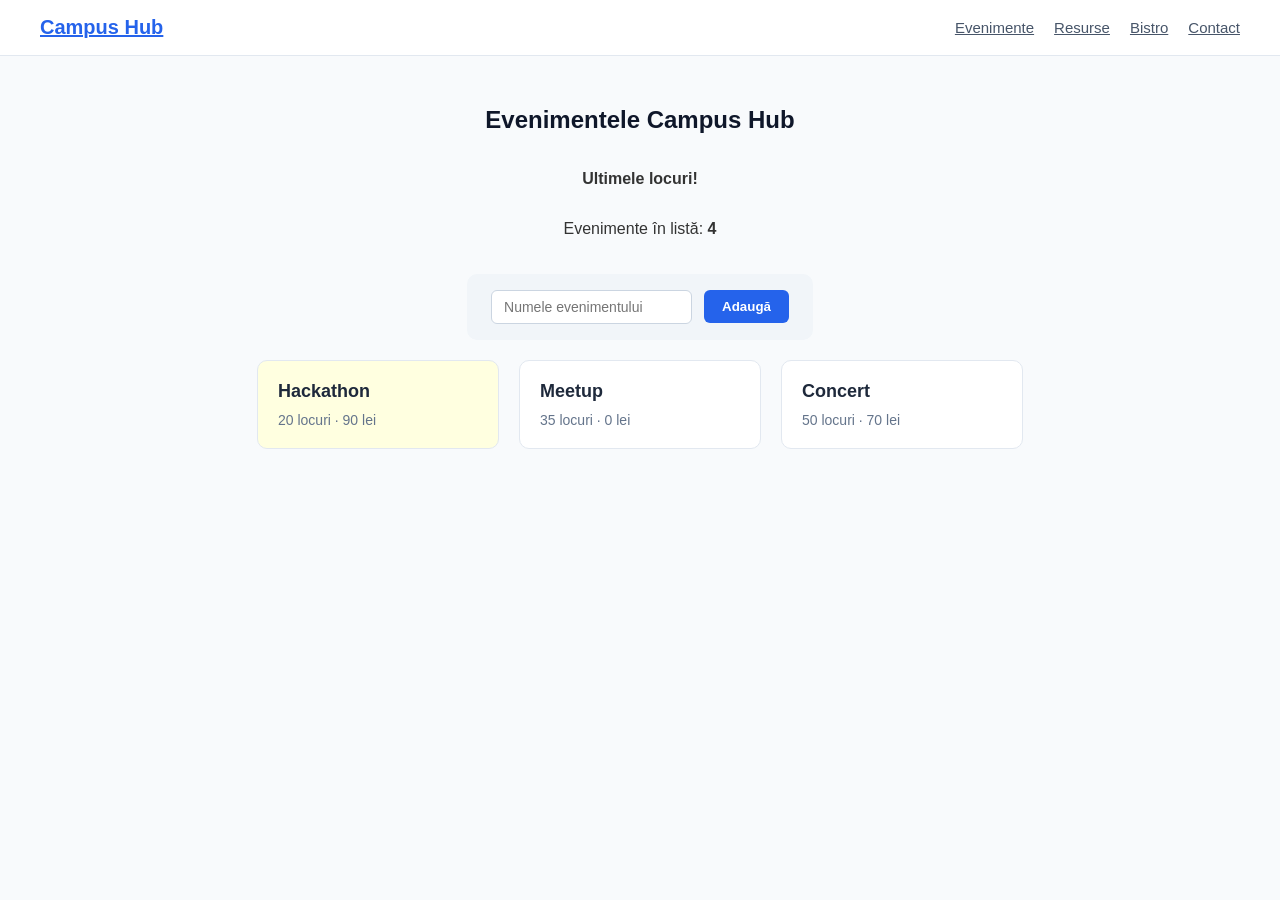
==== evenimente/evenimente.html @ 200b0aa6 "Sesiunea 17: dom-manipulare" ====
<!doctype html>
<html lang="ro">
  <head>
    <meta charset="UTF-8" />
    <meta name="viewport" content="width=device-width, initial-scale=1.0" />
    <title>Campus Hub · Evenimente</title>

    <link rel="stylesheet" href="../style.css" />
    <link rel="stylesheet" href="evenimente.css" />
    <script defer src="../js/sesiunea-17.js"></script>
  </head>

  <body>
    <header class="header">
      <a class="logo" href="../index.html">Campus Hub</a>

      <nav class="nav-list">
        <a href="evenimente.html">Evenimente</a>
        <a href="../index.html">Resurse</a>
        <a href="../bistro/bistro.html">Bistro</a>
        <a href="#">Contact</a>
      </nav>
    </header>

    <section class="evenimente">
      <h2 id="titlu">Evenimente</h2>

      <p id="descriere">Ce se întâmplă în Campus Hub luna aceasta.</p>

      <p>Evenimente în listă: <strong id="contor">3</strong></p>

      <!-- Sesiunea 18: câmpul și butonul de adăugare. Acum doar stau aici; în sesiunea 18 le legăm cu click. -->
      <div class="signup-form">
        <input
          class="form-input"
          id="input-eveniment"
          type="text"
          placeholder="Numele evenimentului"
        />
        <button class="btn-submit" id="buton-adauga" type="button">
          Adaugă
        </button>
      </div>

      <!-- Sesiunea 18: fiecare card primește la bază două butoane. Stilurile lor sunt deja în evenimente.css.
           <div class="card-actions">
             <button class="btn-edit" type="button">Editează</button>
             <button class="btn-delete" type="button">Șterge</button>
           </div>
      -->

      <div class="card-container" id="lista-evenimente">
        <div class="card">
          <h3>Hackathon</h3>
          <p>20 locuri · 90 lei</p>
        </div>

        <div class="card">
          <h3>Workshop CSS</h3>
          <p>0 locuri · 40 lei</p>
        </div>

        <div class="card">
          <h3>Meetup</h3>
          <p>35 locuri · 0 lei</p>
        </div>
      </div>
    </section>
  </body>
</html>
---- style.css ----
/* Stiluri Generale */
body {
  font-family: "Segoe UI", Tahoma, Geneva, Verdana, sans-serif;
  color: #333333;
  background-color: #f8fafc;
  margin: 0;
  padding: 0;
}

/* Header & Navigare */
.header {
  display: flex;
  justify-content: space-between;
  align-items: center;
  background-color: #ffffff;
  padding: 16px 40px;
  border-bottom: 1px solid #e2e8f0;

  position: sticky;
  top: 0;
  z-index: 10;
}

.logo {
  font-size: 20px;
  font-weight: 700;
  color: #2563eb;
}

.nav-list {
  display: flex;
  gap: 20px;
  align-items: center;
}

.nav-list a {
  color: #475569;
  font-size: 15px;
  font-weight: 500;
}

a {
  color: #2563eb;
}

/* Secțiuni și Separatore */
section {
  padding: 30px 40px;
  display: flex;
  flex-direction: column;
  align-items: center;
}

.separator {
  border: 0;
  border-top: 1px solid #e2e8f0;
  margin: 20px 40px;
}

/* Secțiunea Hero / Principală */
.hero-section {
  background-color: #ffffff;
  border-bottom: 1px solid #e2e8f0;
}

.hero-title {
  font-size: 2rem;
  font-weight: 700;
  color: #1e293b;
  margin: 10px 0;
}

/* Diferența dintre pseudo-clasă și pseudo-element:
   - pseudo-clasa (:hover) stilizează elementul existent într-o anumită stare
     (ex. când mouse-ul este deasupra lui);
   - pseudo-elementul (::after) creează o parte nouă, virtuală, a elementului
     (ex. un emoji adăugat după text, care nu există în HTML). */

/* Pseudo-clasă: la hover se schimbă culoarea */
.hero-title:hover {
  color: #2563eb;
}

/* Pseudo-element: emoji după titlu */
.hero-title::after {
  content: " 🎓";
}

.hero-subtitle {
  font-size: 1.125rem;
  text-align: center;
  font-weight: 400;
  color: #64748b;
  margin: 0 0 20px 0;
}

.hero-img {
  width: 250px;
  max-width: 100%;
  border-radius: 12px;
  margin: 15px 0;

  top: 100px;
}

.btn-link {
  display: flex;
  align-items: center;
  justify-content: center;
  background-color: #eff6ff;
  color: #2563eb;
  padding: 10px 20px;
  border-radius: 8px;
  font-weight: 600;
  margin: 15px 0;
}

/* Liste de informații */
.info-list {
  display: flex;
  gap: 25px;
  padding: 0;
  margin: 20px 0;
}

.info-list li {
  display: flex;
  align-items: center;
  gap: 8px;
  color: #475569;
  font-weight: 500;
}

/* Formular înscriere */
.signup-form {
  display: flex;
  align-items: center;
  gap: 12px;
  background-color: #f1f5f9;
  padding: 16px 24px;
  border-radius: 10px;
  margin: 20px 0;
}

.form-label {
  display: flex;
  align-items: center;
  gap: 10px;
  font-weight: 600;
  color: #334155;
}

.form-input {
  padding: 8px 12px;
  border: 1px solid #cbd5e1;
  border-radius: 6px;
  font-size: 14px;
}

.btn-submit {
  display: flex;
  align-items: center;
  gap: 8px;
  background-color: #2563eb;
  color: #ffffff;
  border: none;
  padding: 9px 18px;
  border-radius: 6px;
  font-weight: 600;
}

/* Tabel */
.schedule-table {
  border-collapse: collapse;
  margin: 20px 0;
  width: 100%;
  max-width: 300px;
  background-color: #ffffff;
  border: 1px solid #e2e8f0;
  border-radius: 8px;
}

.schedule-table th {
  background-color: #f8fafc;
  color: #475569;
  font-weight: 600;
  padding: 12px;
  border-bottom: 1px solid #e2e8f0;
}

.schedule-table td {
  padding: 12px;
  color: #334155;
  border-bottom: 1px solid #f1f5f9;
}

/* Carduri Evenimente */
.evenimente h2,
.resources-section h2 {
  font-size: 24px;
  color: #0f172a;
  margin-bottom: 20px;
}

.card-container {
  display: flex;
  gap: 20px;
  justify-content: center;
  position: relative;
}

.card {
  background-color: #ffffff;
  border: 1px solid #e2e8f0;
  border-radius: 10px;
  padding: 20px;
  width: 200px;
  display: flex;
  flex-direction: column;
  gap: 10px;
  position: relative;
}

/* Tema sesiunii 7: transition pe .card (nu pe :hover), ca să meargă și la întoarcere */
.card {
  transition:
    box-shadow 0.3s ease,
    top 0.3s ease;
}

.card:hover {
  position: relative;
  top: -14px;
  box-shadow: 0 10px 24px blue;
}

#card-active {
  background-color: #1ef23a;
  right: 14px;
  z-index: 3;
}

.card-nou {
  color: white;
  padding: 2px 4px;
  border-radius: 5px;
  background-color: #fc397d;

  position: absolute;
  right: -5px;
  z-index: 2;
  /* top: -5; */
}

/* .card */

.card h3 {
  margin: 0;
  font-size: 18px;
  color: #1e293b;
  display: flex;
  align-items: center;
  gap: 8px;
}

.card p {
  margin: 0;
  color: #64748b;
  font-size: 14px;
}

.data {
  color: #2563eb;
  font-weight: 700;
}

/* Secțiunea Resurse */
.resource-description {
  color: #475569;
  max-width: 600px;
  margin-bottom: 15px;
}

code {
  background-color: #e2e8f0;
  padding: 2px 6px;
  border-radius: 4px;
  font-size: 14px;
}

.resources-list {
  display: flex;
  flex-direction: column;
  gap: 10px;
  margin-bottom: 25px;
}

.resources-list li {
  color: #334155;
}

.video-embed {
  width: 100%;
  max-width: 560px;
  height: auto;
  aspect-ratio: 16 / 9;
  border-radius: 12px;
  border: 1px solid #e2e8f0;
}

/* Footer */
.footer {
  display: flex;
  justify-content: space-between;
  align-items: center;
  background-color: #ffffff;
  padding: 20px 40px;
  border-top: 1px solid #e2e8f0;
  color: #64748b;
  font-size: 14px;
}

.footer-links {
  display: flex;
  gap: 16px;
}

.footer-links a {
  color: #64748b;
  font-weight: 500;
}

.chat-wid {
  position: fixed;
  right: 50px;
  bottom: 50px;
}

/* min-width =  */
/* width = doar daca ecranul === width */
/* max-width = de la 0 pana la max */

@media (max-width: 768px) {
  .header {
    padding: 12px 20px;
  }

  .nav-list {
    gap: 12px;
  }

  section {
    padding: 24px 20px;
  }

  .hero-title {
    font-size: 1.5rem;
    text-align: center;
  }

  .info-list {
    flex-direction: column;
    align-items: flex-start;
    gap: 12px;
  }

  .signup-form {
    flex-direction: column;
    align-items: stretch;
  }

  .form-label {
    flex-direction: column;
    align-items: flex-start;
  }

  .form-input,
  .btn-submit {
    box-sizing: border-box;
    width: 100%;
  }

  .btn-submit {
    justify-content: center;
  }

  .card-container {
    flex-direction: column;
    width: 100%;
  }

  .card {
    width: 100%;
    box-sizing: border-box;
  }

  .footer {
    flex-direction: column;
    gap: 12px;
  }

  .chat-wid {
    right: 20px;
    bottom: 20px;
  }
}

/* ==========================================================================
   Tema sesiunii 7: Campus Hub prinde viață
   ========================================================================== */

/* Rânduri alternate în agenda evenimentului */
.schedule-table tbody tr:nth-child(even) {
  background-color: #f8fafc;
}

/* Badge-ul „Nou” pulsează (doar cel din card, nu și butonul de chat) */
@keyframes pulse {
  0% {
    opacity: 1;
  }
  50% {
    opacity: 0.4;
  }
  100% {
    opacity: 1;
  }
}

.card .card-nou {
  animation: pulse 1.5s ease infinite;
}
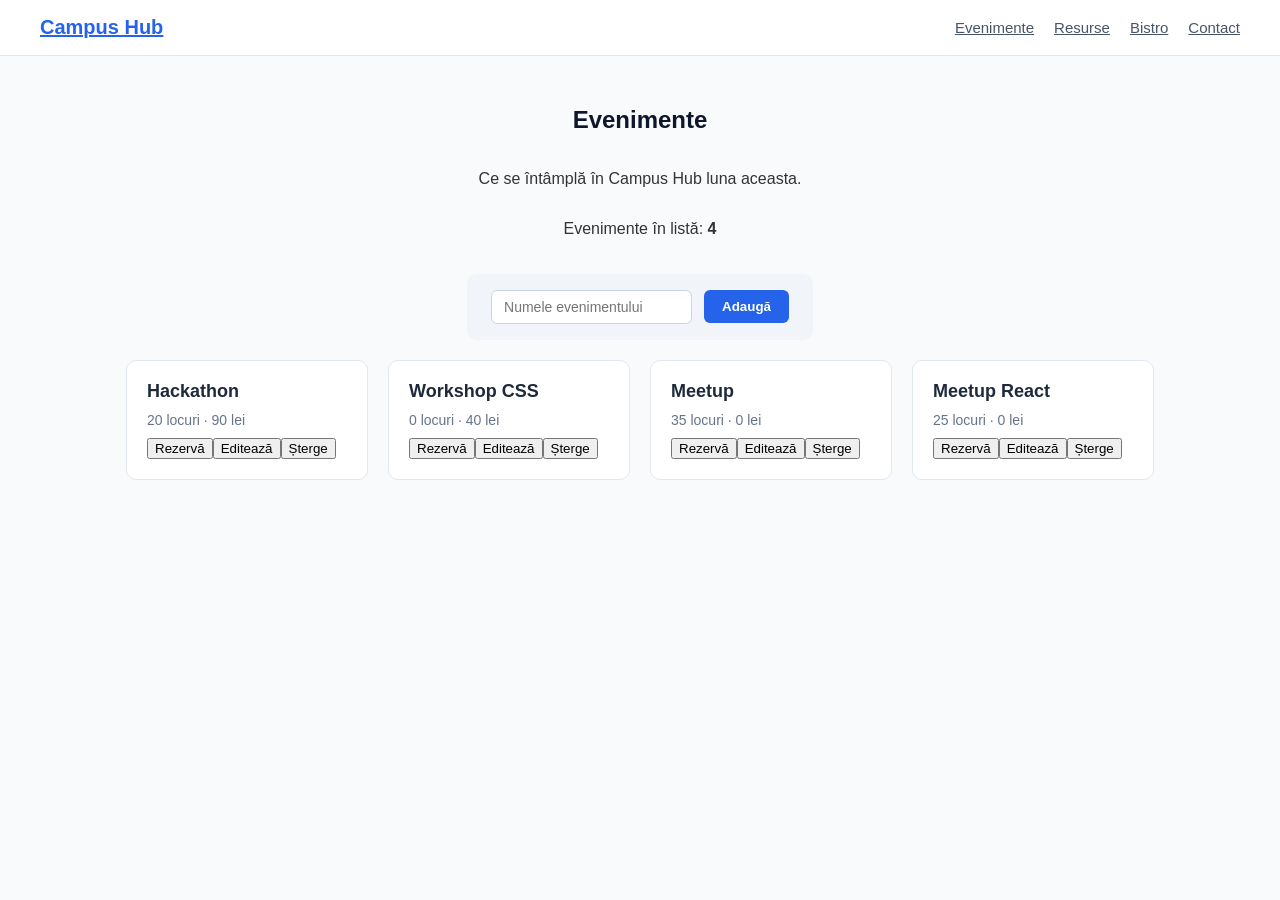
==== commit 75bee0c0: "Sesiunea 18:DOM cu evenimente" ====
--- a/evenimente/evenimente.html
+++ b/evenimente/evenimente.html
@@ -7,7 +7,7 @@
 
     <link rel="stylesheet" href="../style.css" />
     <link rel="stylesheet" href="evenimente.css" />
-    <script defer src="../js/sesiunea-17.js"></script>
+    <script defer src="../js/sesiunea-18.js"></script>
   </head>
 
   <body>
@@ -43,14 +43,14 @@
       </div>
 
       <!-- Sesiunea 18: fiecare card primește la bază două butoane. Stilurile lor sunt deja în evenimente.css.
-           <div class="card-actions">
-             <button class="btn-edit" type="button">Editează</button>
-             <button class="btn-delete" type="button">Șterge</button>
-           </div>
-      -->
+      <div class="card-actions">
+        <button class="btn-edit" type="button">Editează</button>
+        <button class="btn-delete" type="button">Șterge</button>
+      </div>
+    -->
 
       <div class="card-container" id="lista-evenimente">
-        <div class="card">
+        <!-- <div class="card">
           <h3>Hackathon</h3>
           <p>20 locuri · 90 lei</p>
         </div>
@@ -63,7 +63,7 @@
         <div class="card">
           <h3>Meetup</h3>
           <p>35 locuri · 0 lei</p>
-        </div>
+        </div>-->
       </div>
     </section>
   </body>
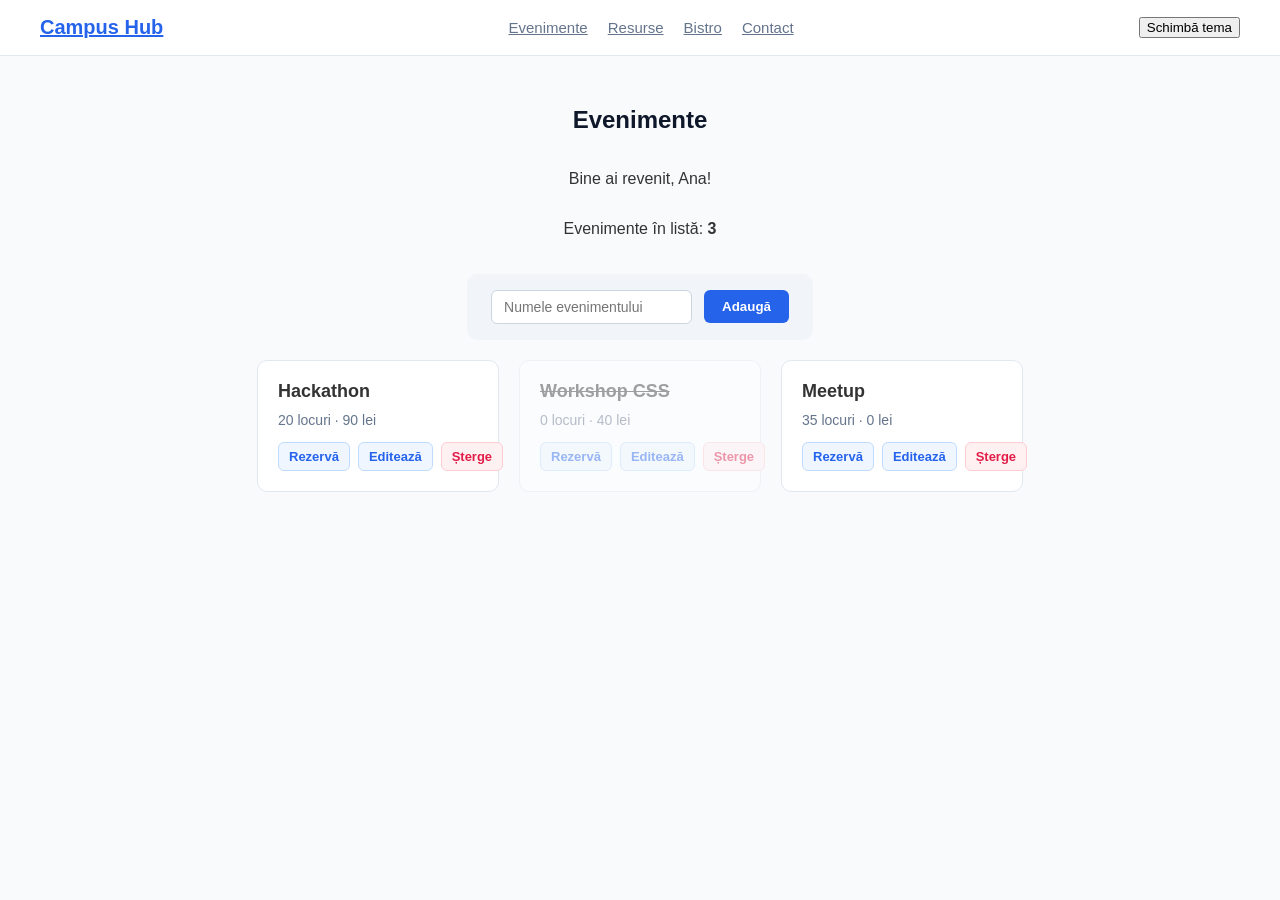
==== commit 19a86312: "Sesiunea 19: stocare-browser" ====
--- a/evenimente/evenimente.html
+++ b/evenimente/evenimente.html
@@ -7,7 +7,7 @@
 
     <link rel="stylesheet" href="../style.css" />
     <link rel="stylesheet" href="evenimente.css" />
-    <script defer src="../js/sesiunea-18.js"></script>
+    <script defer src="../js/sesiunea-19.js"></script>
   </head>
 
   <body>
@@ -20,6 +20,7 @@
         <a href="../bistro/bistro.html">Bistro</a>
         <a href="#">Contact</a>
       </nav>
+      <button id="buton-tema" type="button">Schimbă tema</button>
     </header>
 
     <section class="evenimente">
--- a/evenimente/evenimente.css
+++ b/evenimente/evenimente.css
@@ -0,0 +1,100 @@
+/* Campus Hub · pagina Evenimente
+   Aspectul de bază (antet, carduri, câmp, buton) vine din ../style.css.
+   Aici sunt doar regulile care nu există acolo. */
+
+/* Cardurile adăugate de JavaScript trec pe rândul următor, nu ies din pagină */
+.card-container {
+  flex-wrap: wrap;
+}
+
+/* Clase pe care JavaScript le pune și le scoate cu classList (sesiunea 17) */
+.epuizat {
+  opacity: 0.45;
+}
+
+.epuizat h3 {
+  text-decoration: line-through;
+}
+
+.recomandat {
+  border: 2px solid #fc397d;
+}
+
+/* ==========================================================================
+   Pregătit pentru sesiunea 18: butoanele de pe carduri.
+   Câmpul și butonul „Adaugă” folosesc clasele din style.css:
+   .signup-form, .form-input, .btn-submit.
+   ========================================================================== */
+
+/* Rândul cu butoanele Editează și Șterge, la baza cardului */
+.card-actions {
+  display: flex;
+  gap: 8px;
+  margin-top: 4px;
+}
+
+.btn-edit,
+.btn-delete {
+  flex: 1;
+  padding: 6px 10px;
+  border-radius: 6px;
+  font-size: 13px;
+  font-weight: 600;
+  cursor: pointer;
+}
+
+.btn-edit {
+  background-color: #eff6ff;
+  color: #2563eb;
+  border: 1px solid #bfdbfe;
+}
+
+.btn-delete {
+  background-color: #fff1f2;
+  color: #e11d48;
+  border: 1px solid #fecdd3;
+}
+
+/* Câmpul care apare în card când editezi un eveniment */
+.card-input {
+  padding: 6px 10px;
+  border: 1px solid #cbd5e1;
+  border-radius: 6px;
+  font-size: 14px;
+}
+:root {
+  --fundal: #f8fafc;
+  --text: #333333;
+  --suprafata: #ffffff;
+  --text-secundar: #64748b;
+  --bordura: #e2e8f0;
+}
+
+body.intunecat {
+  --fundal: #111827;
+  --text: #f9fafb;
+  --suprafata: #1f2937;
+  --text-secundar: #cbd5e1;
+  --bordura: #374151;
+}
+
+body {
+  background-color: var(--fundal);
+  color: var(--text);
+}
+
+.header,
+.card {
+  background-color: var(--suprafata);
+  color: var(--text);
+  border-color: var(--bordura);
+}
+
+.card h3 {
+  color: var(--text);
+}
+
+.card p,
+.nav-list a {
+  color: var(--text-secundar);
+}
